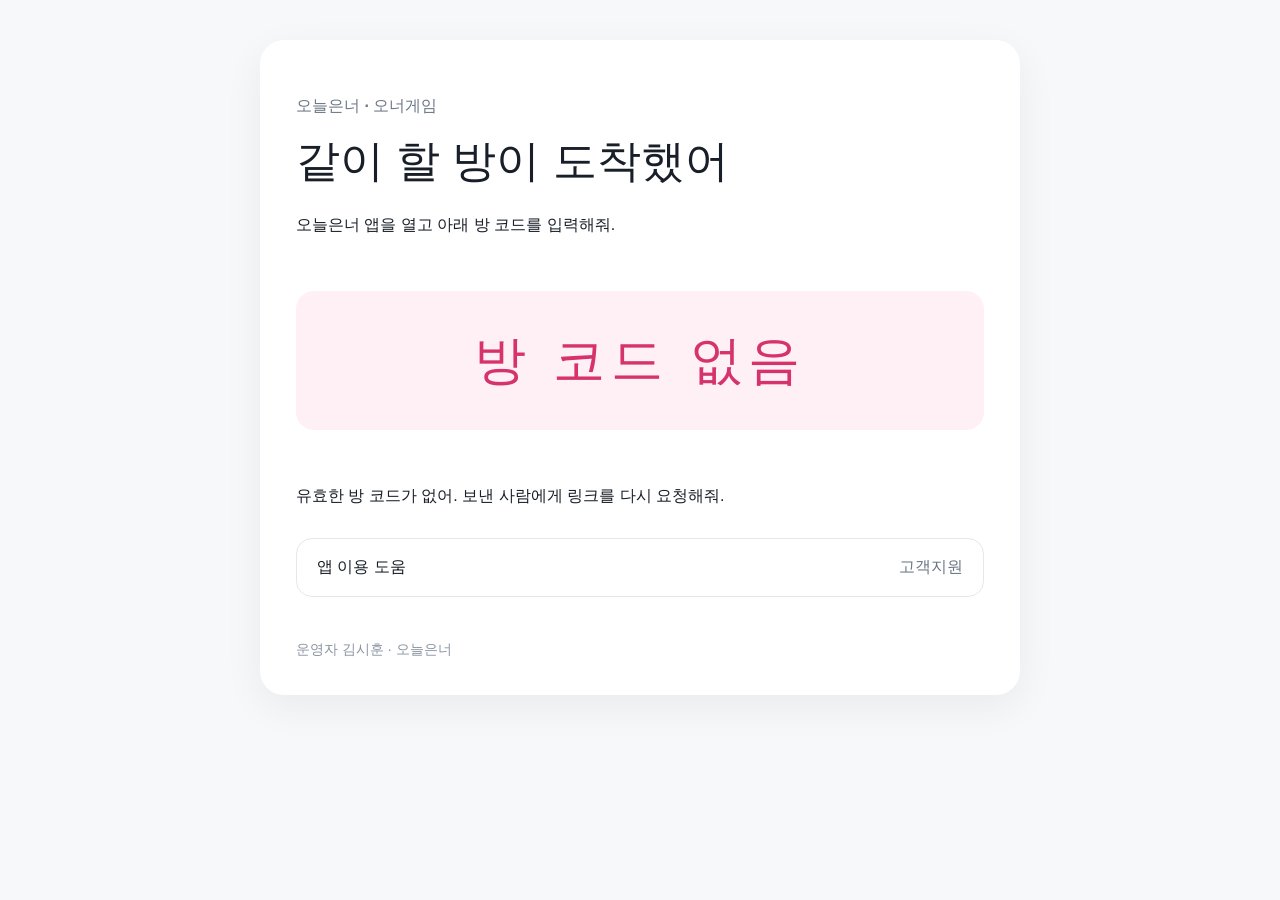
==== play.html @ 45446de6 "Expose room invites outside the Toss container Constraint: ONE Store binaries cannot depend on intos" ====
<!doctype html>
<html lang="ko">
  <head>
    <meta charset="UTF-8" />
    <meta name="viewport" content="width=device-width, initial-scale=1.0" />
    <title>오늘은너 방 참가</title>
    <link rel="stylesheet" href="./styles.css" />
  </head>
  <body>
    <main>
      <p class="eyebrow">오늘은너 · 오너게임</p>
      <h1>같이 할 방이 도착했어</h1>
      <p>오늘은너 앱을 열고 아래 방 코드를 입력해줘.</p>
      <p class="room-code" id="room-code" aria-live="polite">방 코드 확인 중…</p>
      <p id="invalid-code" hidden>유효한 방 코드가 없어. 보낸 사람에게 링크를 다시 요청해줘.</p>
      <nav class="cards" aria-label="도움말">
        <a href="./support.html"><strong>앱 이용 도움</strong><span>고객지원</span></a>
      </nav>
      <footer>운영자 김시훈 · 오늘은너</footer>
    </main>
    <script>
      const code = new URLSearchParams(window.location.search).get('room')?.toUpperCase()
      const valid = code && /^[A-Z2-9]{4,6}$/.test(code)
      document.querySelector('#room-code').textContent = valid ? code : '방 코드 없음'
      document.querySelector('#invalid-code').hidden = Boolean(valid)
    </script>
  </body>
</html>
---- styles.css ----
:root {
  color: #191f28;
  background: #f7f8fa;
  font-family: Pretendard, -apple-system, BlinkMacSystemFont, "Segoe UI", sans-serif;
  font-synthesis: none;
}

* { box-sizing: border-box; }
body { margin: 0; }
main {
  width: min(760px, calc(100% - 32px));
  margin: 40px auto;
  padding: 36px;
  border-radius: 24px;
  background: #fff;
  box-shadow: 0 12px 40px rgba(0, 0, 0, 0.06);
}
h1 { margin: 8px 0 24px; font-size: clamp(30px, 6vw, 44px); line-height: 1.15; }
h2 { margin: 32px 0 10px; font-size: 20px; }
p, li, th, td { font-size: 16px; line-height: 1.75; }
a { color: #3182f6; }
.eyebrow { color: #6b7684; font-weight: 700; }
.back { text-decoration: none; font-weight: 700; }
.cards { display: grid; gap: 12px; margin-top: 28px; }
.cards a {
  display: flex;
  justify-content: space-between;
  gap: 20px;
  padding: 18px 20px;
  border: 1px solid #e5e8eb;
  border-radius: 16px;
  color: inherit;
  text-decoration: none;
}
.cards span { color: #6b7684; }
.contact { padding: 20px; border-radius: 16px; background: #f2f4f6; font-size: 18px; font-weight: 700; }
.room-code {
  padding: 24px;
  border-radius: 18px;
  background: #fff0f5;
  color: #d6336c;
  font-size: clamp(32px, 10vw, 52px);
  font-weight: 800;
  letter-spacing: 0.12em;
  text-align: center;
}
table { width: 100%; border-collapse: collapse; }
th, td { padding: 12px; border: 1px solid #e5e8eb; text-align: left; vertical-align: top; }
th { background: #f7f8fa; }
footer { margin-top: 44px; color: #8b95a1; font-size: 14px; }

@media (max-width: 560px) {
  main { width: 100%; margin: 0; padding: 28px 20px 48px; border-radius: 0; box-shadow: none; }
  .cards a { flex-direction: column; gap: 4px; }
  table { display: block; overflow-x: auto; }
}
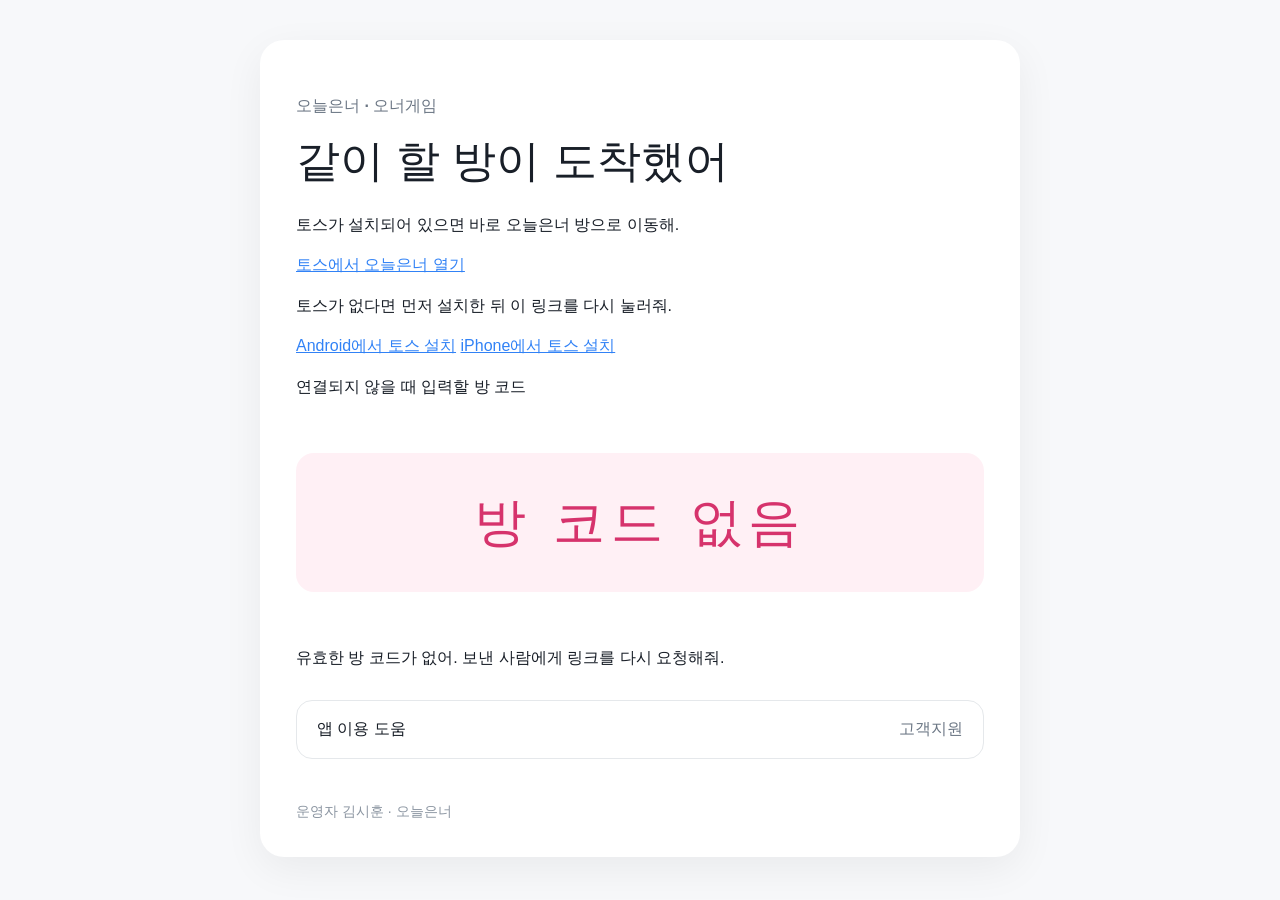
==== commit 27c0e5db: "Route legacy room links into Toss before manual fallback Constraint: Preserve support for already-sh" ====
--- a/play.html
+++ b/play.html
@@ -10,7 +10,14 @@
     <main>
       <p class="eyebrow">오늘은너 · 오너게임</p>
       <h1>같이 할 방이 도착했어</h1>
-      <p>오늘은너 앱을 열고 아래 방 코드를 입력해줘.</p>
+      <p>토스가 설치되어 있으면 바로 오늘은너 방으로 이동해.</p>
+      <a class="primary-cta" id="open-toss" href="intoss://oneogame-app">토스에서 방 입장</a>
+      <p class="install-guide">토스가 없다면 먼저 설치한 뒤 이 링크를 다시 눌러줘.</p>
+      <nav class="store-links" aria-label="토스 설치">
+        <a href="https://play.google.com/store/apps/details?id=viva.republica.toss">Android에서 토스 설치</a>
+        <a href="https://apps.apple.com/kr/app/id839333328">iPhone에서 토스 설치</a>
+      </nav>
+      <p class="fallback-label">연결되지 않을 때 입력할 방 코드</p>
       <p class="room-code" id="room-code" aria-live="polite">방 코드 확인 중…</p>
       <p id="invalid-code" hidden>유효한 방 코드가 없어. 보낸 사람에게 링크를 다시 요청해줘.</p>
       <nav class="cards" aria-label="도움말">
@@ -19,10 +26,22 @@
       <footer>운영자 김시훈 · 오늘은너</footer>
     </main>
     <script>
-      const code = new URLSearchParams(window.location.search).get('room')?.toUpperCase()
+      const search = new URLSearchParams(window.location.search)
+      const code = search.get('room')?.toUpperCase()
       const valid = code && /^[A-Z2-9]{4,6}$/.test(code)
       document.querySelector('#room-code').textContent = valid ? code : '방 코드 없음'
       document.querySelector('#invalid-code').hidden = Boolean(valid)
+
+      const deepLink = new URL('intoss://oneogame-app')
+      for (const key of ['room', 'v', 'ev', 'src']) {
+        const value = search.get(key)
+        if (value) deepLink.searchParams.set(key, key === 'room' ? value.toUpperCase() : value)
+      }
+      const openButton = document.querySelector('#open-toss')
+      openButton.href = deepLink.toString()
+      if (!valid) {
+        openButton.textContent = '토스에서 오늘은너 열기'
+      }
     </script>
   </body>
 </html>
